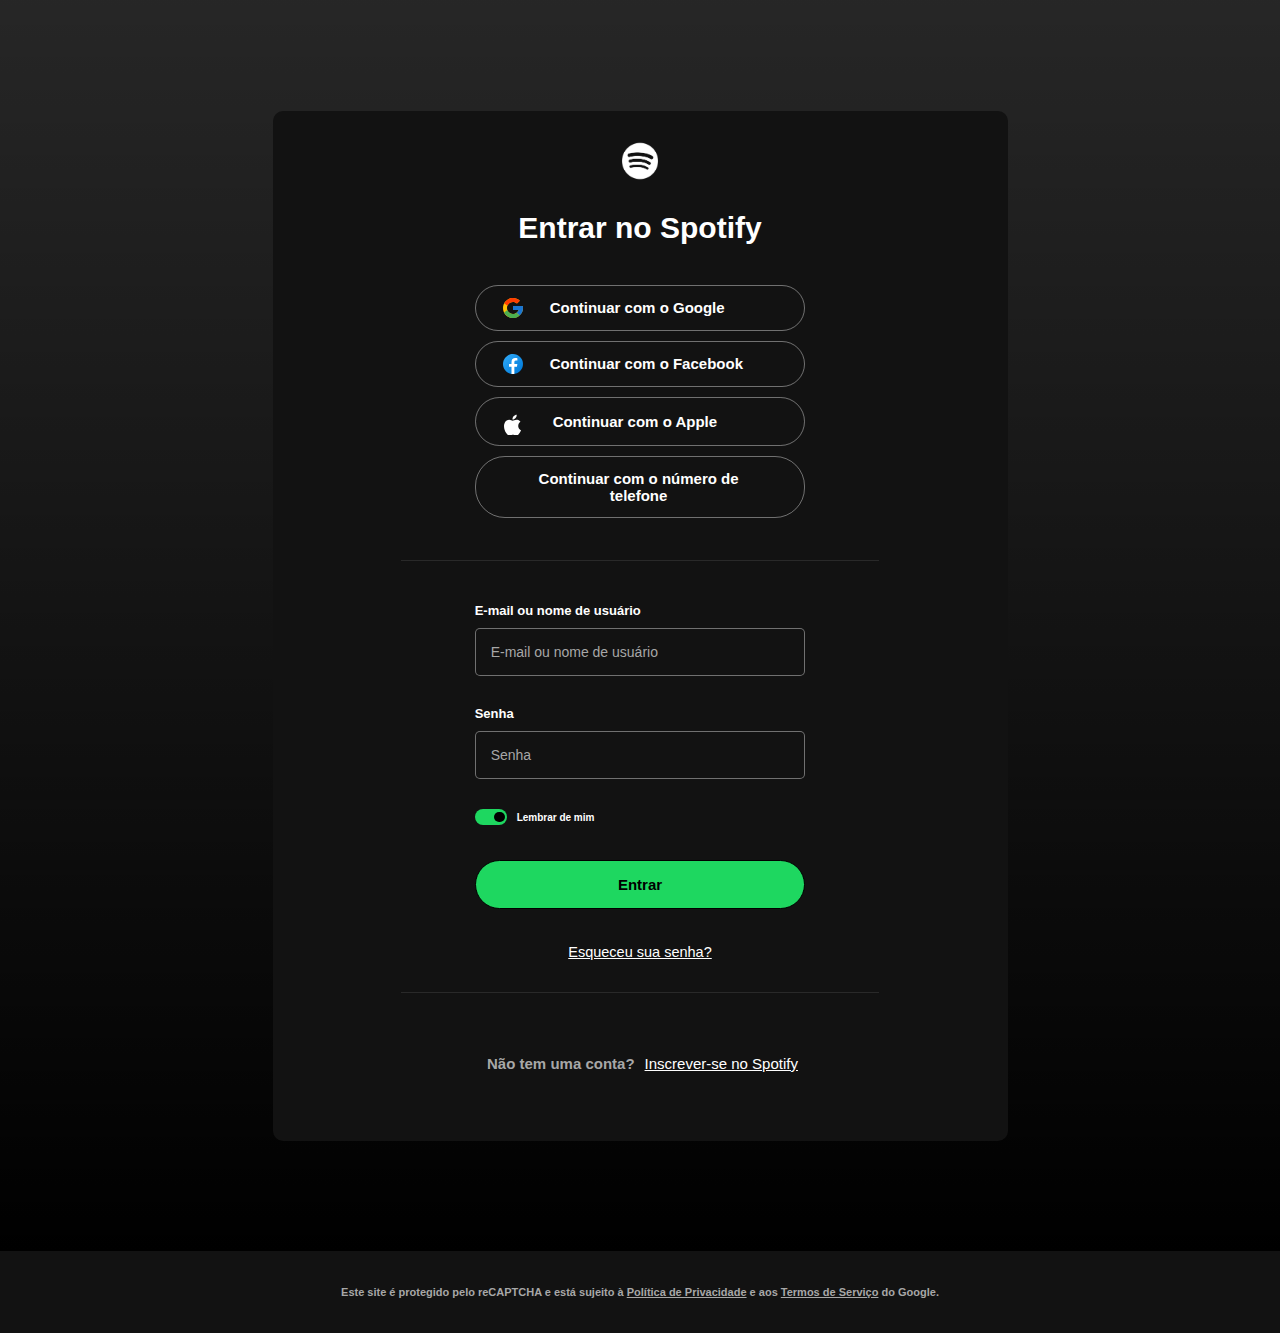
==== index.html @ 48ce0fff "SITE FINALIZAOD KAIQUE" ====
<!-- Kaique Ferreira João Machado -->
<!DOCTYPE html>
<html lang="pt-BR">

<head>
    <meta charset="UTF-8">
    <meta name="viewport" content="width=device-width, initial-scale=1.0">
    <link rel="stylesheet" href="css/index.css">
    <link rel="shortcut icon" href="img/spotify-preto.png" type="image/x-icon">
    <title>Login - Spotify</title>
</head>

<body>
    <main>
        <div class="content">
            <img src="img/spotify-branco.png" alt="Spotify Logo">
            <h1>Entrar no Spotify</h1>
            <div class="continuar">
                <div class="icone">
                    <svg xmlns="http://www.w3.org/2000/svg" width="24" height="24" viewBox="0 0 48 48">
                        <path fill="#FFC107"
                            d="M43.611,20.083H42V20H24v8h11.303c-1.649,4.657-6.08,8-11.303,8c-6.627,0-12-5.373-12-12c0-6.627,5.373-12,12-12c3.059,0,5.842,1.154,7.961,3.039l5.657-5.657C34.046,6.053,29.268,4,24,4C12.955,4,4,12.955,4,24c0,11.045,8.955,20,20,20c11.045,0,20-8.955,20-20C44,22.659,43.862,21.35,43.611,20.083z">
                        </path>
                        <path fill="#FF3D00"
                            d="M6.306,14.691l6.571,4.819C14.655,15.108,18.961,12,24,12c3.059,0,5.842,1.154,7.961,3.039l5.657-5.657C34.046,6.053,29.268,4,24,4C16.318,4,9.656,8.337,6.306,14.691z">
                        </path>
                        <path fill="#4CAF50"
                            d="M24,44c5.166,0,9.86-1.977,13.409-5.192l-6.19-5.238C29.211,35.091,26.715,36,24,36c-5.202,0-9.619-3.317-11.283-7.946l-6.522,5.025C9.505,39.556,16.227,44,24,44z">
                        </path>
                        <path fill="#1976D2"
                            d="M43.611,20.083H42V20H24v8h11.303c-0.792,2.237-2.231,4.166-4.087,5.571c0.001-0.001,0.002-0.001,0.003-0.002l6.19,5.238C36.971,39.205,44,34,44,24C44,22.659,43.862,21.35,43.611,20.083z">
                        </path>
                    </svg>
                    <h2>Continuar com o Google</h2>
                </div>
            </div>
            <div class="continuar">
                <div class="icone">
                    <svg xmlns="http://www.w3.org/2000/svg" width="24" height="24" viewBox="0 0 48 48">
                        <linearGradient id="Ld6sqrtcxMyckEl6xeDdMa_uLWV5A9vXIPu_gr1" x1="9.993" x2="40.615" y1="9.993"
                            y2="40.615" gradientUnits="userSpaceOnUse">
                            <stop offset="0" stop-color="#2aa4f4"></stop>
                            <stop offset="1" stop-color="#007ad9"></stop>
                        </linearGradient>
                        <path fill="url(#Ld6sqrtcxMyckEl6xeDdMa_uLWV5A9vXIPu_gr1)"
                            d="M24,4C12.954,4,4,12.954,4,24s8.954,20,20,20s20-8.954,20-20S35.046,4,24,4z"></path>
                        <path fill="#fff"
                            d="M26.707,29.301h5.176l0.813-5.258h-5.989v-2.874c0-2.184,0.714-4.121,2.757-4.121h3.283V12.46 c-0.577-0.078-1.797-0.248-4.102-0.248c-4.814,0-7.636,2.542-7.636,8.334v3.498H16.06v5.258h4.948v14.452 C21.988,43.9,22.981,44,24,44c0.921,0,1.82-0.084,2.707-0.204V29.301z">
                        </path>
                    </svg>
                    <h2>Continuar com o Facebook</h2>
                </div>
            </div>
            <div class="continuar">
                <div class="icone">
                    <svg xmlns="http://www.w3.org/2000/svg" width="27" height="27" viewBox="0 0 300 150"
                        style="fill:#FFFFFF;">
                        <g fill="#ffffff" fill-rule="nonzero">
                            <g transform="scale(4,4)">
                                <path
                                    d="M54.166,19.783c-0.258,0.162 -6.401,3.571 -6.401,11.13c0.29,8.621 7.752,11.644 7.88,11.644c-0.128,0.162 -1.127,4.119 -4.085,8.267c-2.347,3.574 -4.953,7.176 -8.91,7.176c-3.764,0 -5.115,-2.381 -9.458,-2.381c-4.664,0 -5.984,2.381 -9.555,2.381c-3.957,0 -6.756,-3.795 -9.232,-7.335c-3.216,-4.633 -5.95,-11.903 -6.047,-18.883c-0.065,-3.699 0.644,-7.335 2.444,-10.423c2.541,-4.312 7.077,-7.238 12.031,-7.335c3.795,-0.128 7.173,2.606 9.49,2.606c2.22,0 6.37,-2.606 11.065,-2.606c2.027,0.002 7.432,0.612 10.778,5.759zM32.002,13.285c-0.676,-3.378 1.19,-6.756 2.927,-8.911c2.22,-2.605 5.726,-4.374 8.749,-4.374c0.193,3.378 -1.03,6.691 -3.216,9.104c-1.962,2.606 -5.34,4.567 -8.46,4.181z">
                                </path>
                            </g>
                        </g>
                    </svg>
                    <h2>Continuar com o Apple</h2>
                </div>
            </div>
            <div class="telefone">
                <div class="icone">
                    <h2>Continuar com o número de telefone</h2>
                </div>
            </div>

            <div class="espacamento"></div>

            <form action="#" method="POST">
                <label for="usuario">E-mail ou nome de usuário</label>
                <input type="email" id="usuario" name="usuario" placeholder="E-mail ou nome de usuário" required>
                <label for="senha">Senha</label>
                <input type="password" id="senha" name="senha" placeholder="Senha" required>

                <div class="lembrar">
                    <input type="checkbox" id="lembrar" checked>
                    <label for="lembrar"></label>
                    <span>Lembrar de mim</span>
                </div>

                <input type="submit" value="Entrar" formaction="html/homepage.html"></input>
            </form>

            <div class="botao-senha">
                <a href="#">Esqueceu sua senha?</a>
            </div>

            <div class="espacamento"></div>

            <div class="conta">
                <h1>Não tem uma conta?</h1>
                <a href="https://www.spotify.com/br-pt/signup?flow_id=9b679641-51bb-4ddd-a1f1-11ed50d10bf3%3A1717752996&forward_url=https%3A%2F%2Fopen.spotify.com%2Fintl-pt%3Fflow_ctx%3D9b679641-51bb-4ddd-a1f1-11ed50d10bf3%253A1717752996">Inscrever-se no Spotify</a>
            </div>
    </main>

    <footer>
        <h1>Este site é protegido pelo reCAPTCHA e está sujeito à <a href="https://policies.google.com/footer">Política
                de Privacidade</a> e aos <a href="">Termos de Serviço</a> do
            Google.</h1>
    </footer>
</body>

</html>
---- css/index.css ----
* {
    margin: 0;
    padding: 0;
    box-sizing: border-box;
}

main {
    display: flex;
    justify-content: center;
    align-items: center;
    height: 139vh;
    background: linear-gradient(180deg, hsla(0, 0%, 0%, 0.85), black);
}

.content {
    width: 735px;
    height: 1030px;
    background-color: #121212;
    border-radius: 10px;
    color: white;
    display: flex;
    flex-direction: column;
    justify-content: flex-start;
    align-items: center;
    padding-top: 30px;
}

.content img {
    max-width: 55px;
}

.content h1 {
    font-weight: bolder;
    font-family: 'Gotham', sans-serif;
    margin-top: 30px;
    margin-bottom: 30px;
    font-size: 30px;
}

.continuar {
    font-family: 'Gotham', sans-serif;
    margin-top: 10px;
    font-size: 15px;
    border: solid 1px rgba(255, 255, 255, 0.4);
    padding: 10px;
    border-radius: 25px;
    width: 45%;
    text-align: center;
}

.continuar:hover {
    border: solid 1px white;
}

.icone {
    display: flex;
    align-items: center;
    margin-left: 15px;
    gap: 15px;
}

.icone h2 {
    font-size: 15px;
    max-width: 250px;
    margin-left: 10px;
}

.telefone {
    font-family: 'Gotham', sans-serif;
    margin-top: 10px;
    font-size: 15px;
    border: solid 1px rgba(255, 255, 255, 0.4);
    padding: 13px;
    border-radius: 30px;
    width: 45%;
    text-align: center;
    margin-bottom: 10px;
}

.telefone:hover {
    border: solid 1px white;
}

.espacamento {
    width: 65%;
    margin: 32px 100px;
    border-right: none;
    border-bottom: none;
    border-left: none;
    border-image: initial;
    border-top: 1px solid rgb(41, 41, 41);
}


form {
    display: flex;
    flex-direction: column;
    width: 45%;
    font-family: 'Gotham', sans-serif;
    color: white;
    font-weight: 550;
    font-size: 13px;
    margin: 0 auto;
}

label{
    width: 100%;
    text-align: left;
    margin-top: 10px;
}

input[type="email"],
input[type="password"] {
    color: white;
    background-color: #121212;
    padding: 15px;
    margin-top: 10px;
    margin-bottom: 20px;
    border: solid 1px rgba(255, 255, 255, 0.4);
    border-radius: 5px;
    font-size: 14px;
    transition: all 0.1s ease-in-out;
    text-align: left;
    width: 100%;
}


input[type="email"]:hover,
input[type="password"]:hover {
    border: solid 1px white;
}

::placeholder {
    margin-right: 15px;
    font-weight: 500;
    font-size: 14px;
    font-family: 'Gotham', sans-serif;
    color: #A7A7A7;
    text-align: left;
}

input[type="email"]:focus,
input[type="password"]:focus {
    outline: none;
    border-color: white;
    border: solid 3.5px white;
    padding: 14px;
}

.lembrar {
    display: flex;
    justify-content: flex-start;
    align-items: center;
    width: 100%;
}

.lembrar input[type=checked] {
    height: 0;
    width: 0;
}

.lembrar input[type="checkbox"] {
    width: 0;
    height: 0;
    opacity: 0;
}

.lembrar input[type="checkbox"] + label {
    width: 32px;
    height: 16px;
    background: #727272;
    display: block;
    border-radius: 50em;
    position: relative;
    box-sizing: border-box;
}

.lembrar input[type="checkbox"]:checked + label::after {
    transform: translateX(calc(100% + 5px));
}

.lembrar label {
    margin-right: 10px;
    cursor: pointer;
    padding: 3px;
    width: 32px;
    height: 16px;
    background: #727272;
    display: block;
    border-radius: 50em;
    position: relative;
    box-sizing: border-box;
}

.lembrar label::after {
    content: '';
    position: absolute;
    width: 11px;
    height: 10px;
    background-color: black;
    border-radius: 50ex;
}

.lembrar input:active + label {
    background-color: #727272;
}

.lembrar input:checked + label {
    background-color: #1ed760;
}

.lembrar input:checked + label:hover {
    background-color: #1ed760;
}

input#switch {
    display: none;
}

.lembrar span {
    margin-top: 12px;
    color: white;
    font-size: 10px;
    font-weight: 000;
}

input[type="submit"] {
    width: 100%;
    margin-top: 35px;
    padding: 15px;
    border-radius: 35px;
    background-color: #1ed760;
    border: 1px solid black;
    font-family: 'Gotham', sans-serif;
    font-weight: 550;
    font-size: 15px;
}

.botao-senha {
    display: flex;
    flex-direction: column;
    justify-content: center;
    align-items: center;
}

.botao-senha input:hover {
    transform: scale(1.05);
}

.botao-senha a {
    margin-top: 35px;
    color: white;
    font-family: 'Gotham', sans-serif;
    font-size: 14.5px;
}

.botao-senha a:hover{
    margin-top: 35px;
    color: #1ed760;
    font-family: 'Gotham', sans-serif;
    font-size: 14.5px;
}

.conta {
    display: flex;
    justify-content: center;
    align-items: center;
}

.conta h1 {
    font-family: Arial, Helvetica, sans-serif;
    font-size: 15px;
    color: #A7A7A7;
    margin-left: 5px;
    margin-right: 10px;
}

.conta a {
    color: white;
    font-family: 'Gotham', sans-serif;
    font-weight: 400;
    font-size: 15px;
}

.conta a:hover {
    color: #1ed760;
}

footer {
    width: 100%;
    padding: 35px 30px;
    background-color: #121212;
}

footer h1, a {
    text-align: center;
    color: #A7A7A7;
    font-size: 11px;
    font-family: 'Gotham', sans-serif;
}
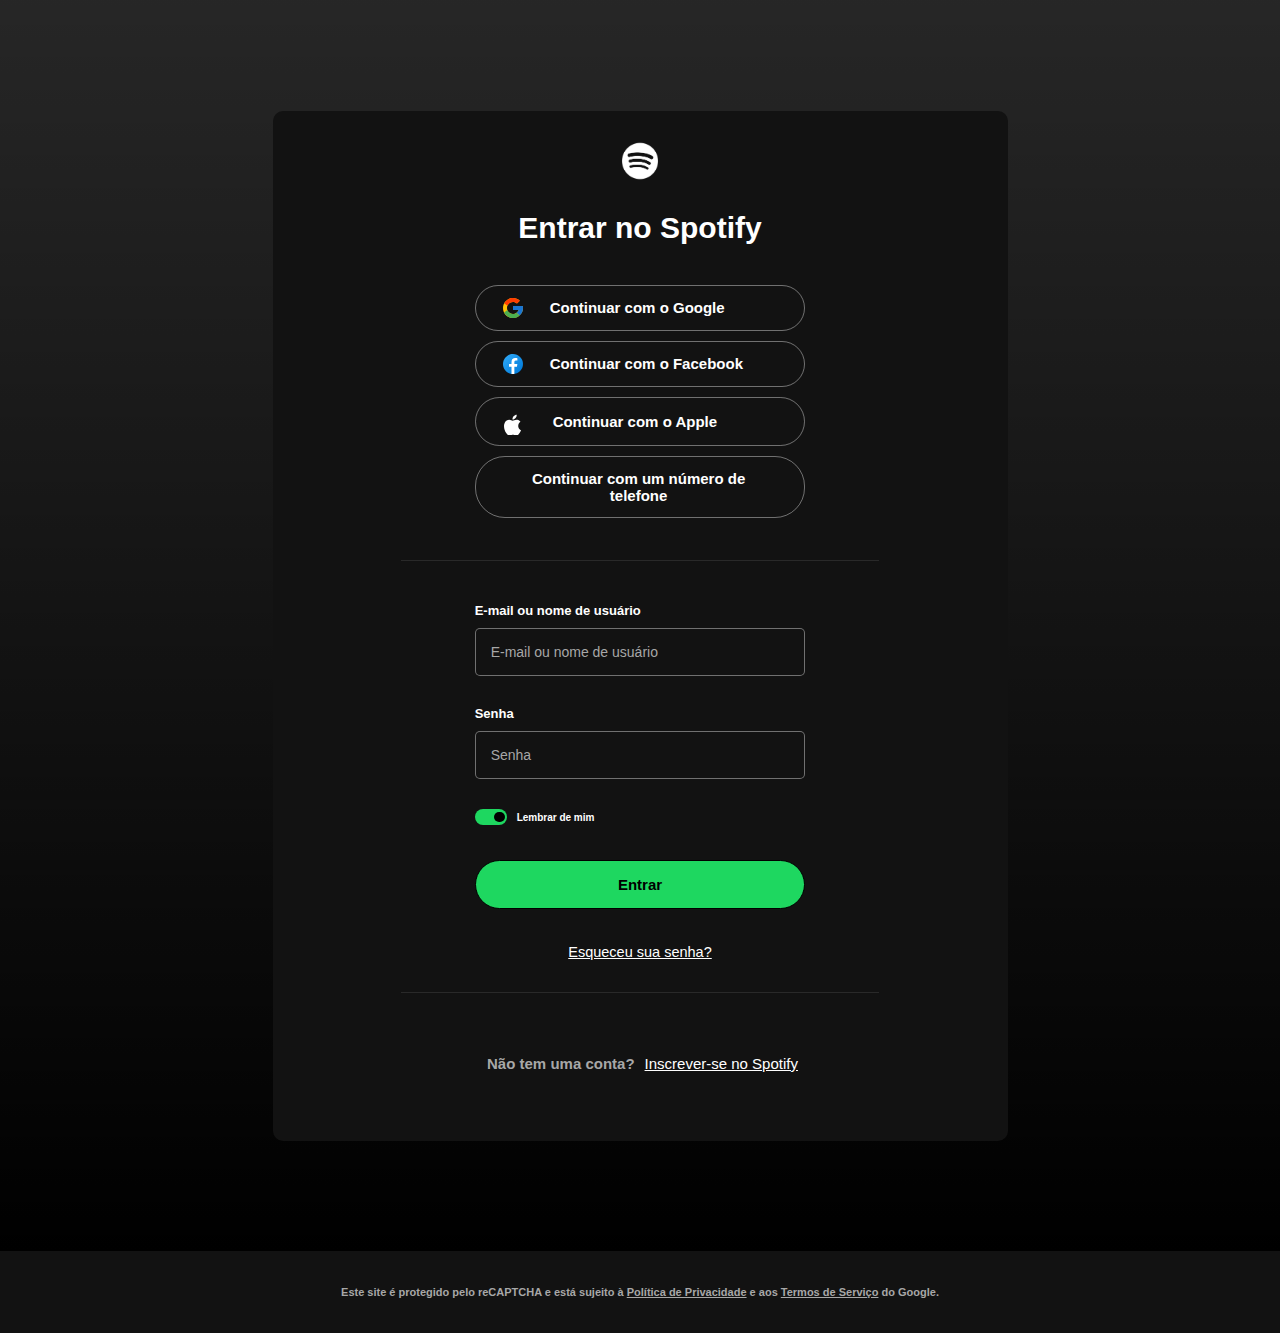
==== commit 988cb75c: "ajustando pequenos detalhes finais" ====
--- a/index.html
+++ b/index.html
@@ -13,7 +13,7 @@
 <body>
     <main>
         <div class="content">
-            <img src="img/spotify-branco.png" alt="Spotify Logo">
+            <img src="img/spotify-branco.png" alt="Spotify Logo" title="Spotify">
             <h1>Entrar no Spotify</h1>
             <div class="continuar">
                 <div class="icone">
@@ -68,7 +68,7 @@
             </div>
             <div class="telefone">
                 <div class="icone">
-                    <h2>Continuar com o número de telefone</h2>
+                    <h2>Continuar com um número de telefone</h2>
                 </div>
             </div>
 
@@ -86,7 +86,7 @@
                     <span>Lembrar de mim</span>
                 </div>
 
-                <input type="submit" value="Entrar" formaction="html/homepage.html"></input>
+                <input type="submit" value="Entrar" formaction="./html/homepage.html"></input>
             </form>
 
             <div class="botao-senha">
--- a/css/index.css
+++ b/css/index.css
@@ -297,4 +297,8 @@
     color: #A7A7A7;
     font-size: 11px;
     font-family: 'Gotham', sans-serif;
+}
+
+.continuar, .telefone {
+    cursor: pointer;
 }